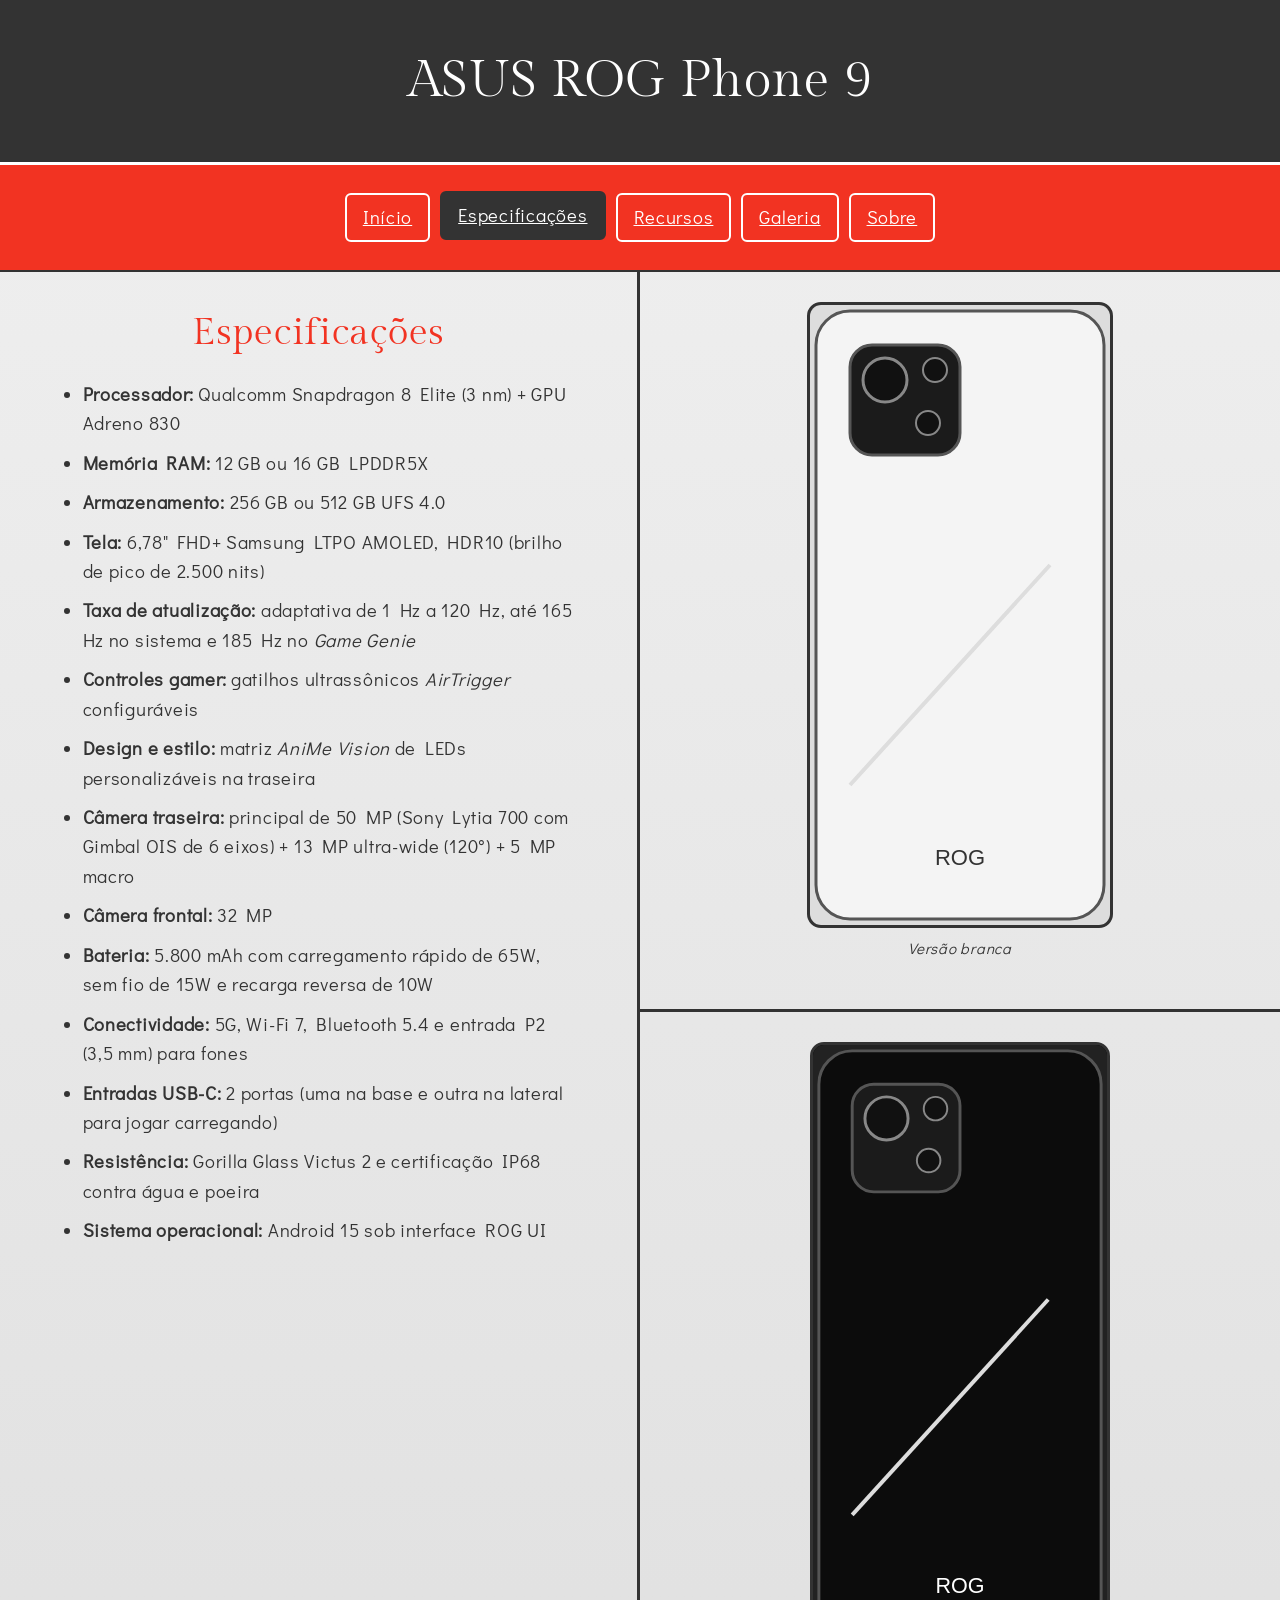
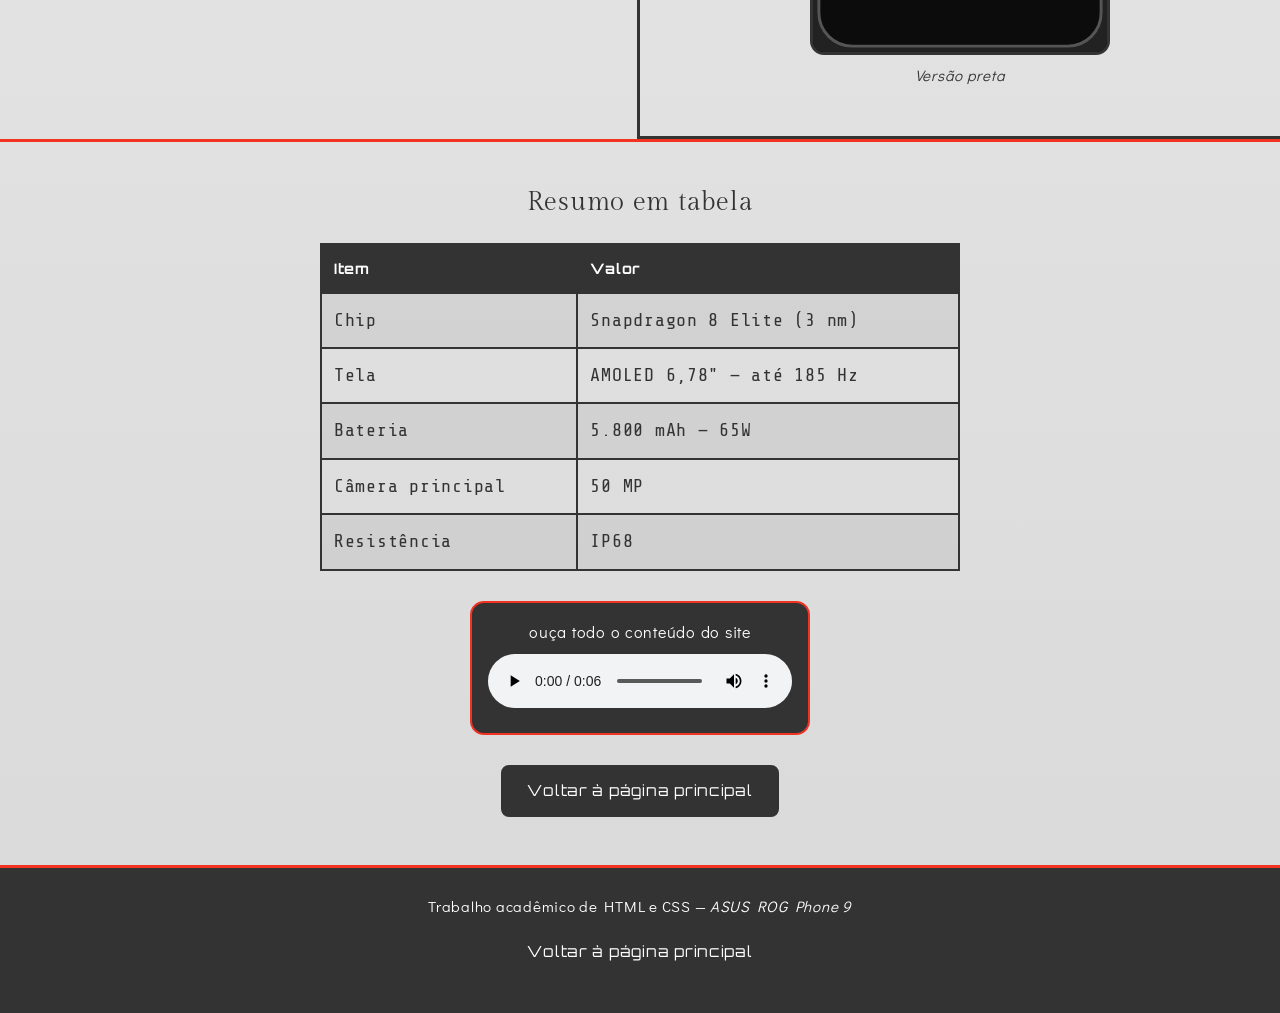
==== especificacoes.html @ 1a65eb62 "Add files via upload" ====
<!DOCTYPE html>
<html lang="pt-BR">
<head>
<meta charset="UTF-8">
<meta name="viewport" content="width=device-width, initial-scale=1">
<title>Especificações — ASUS ROG Phone 9</title>
<link rel="preconnect" href="https://fonts.googleapis.com"><link rel="preconnect" href="https://fonts.gstatic.com" crossorigin><link href="https://fonts.googleapis.com/css2?family=Didact+Gothic&family=Gilda+Display&family=Orbitron:wght@500;700&family=Playfair+Display:ital@0;1&family=Share+Tech+Mono&display=swap" rel="stylesheet">
<link rel="stylesheet" href="css/estilo.css">
<style>
/* CSS INTERNO desta página */

body{background-image:linear-gradient(180deg,#f0f0f0 0%,#d9d9d9 100%);}
.grade-specs h2{color:#f23322;}
.mono{font-family:'Share Tech Mono','Courier New',monospace;}

</style>
</head>
<body>
<header><h1>ASUS ROG Phone 9</h1></header>
<nav><a href="index.html">Início</a><a href="especificacoes.html" class="ativo">Especificações</a><a href="recursos.html">Recursos</a><a href="galeria.html">Galeria</a><a href="sobre.html">Sobre</a></nav>
<main>
<div class="grade-specs">
  <div>
    <h2>Especificações</h2>
    <ul class="lista">
      <li><strong>Processador:</strong> Qualcomm Snapdragon 8 Elite (3 nm) + GPU Adreno 830</li>
      <li><strong>Memória RAM:</strong> 12 GB ou 16 GB LPDDR5X</li>
      <li><strong>Armazenamento:</strong> 256 GB ou 512 GB UFS 4.0</li>
      <li><strong>Tela:</strong> 6,78" FHD+ Samsung LTPO AMOLED, HDR10 (brilho de pico de 2.500 nits)</li>
      <li><strong>Taxa de atualização:</strong> adaptativa de 1 Hz a 120 Hz, até 165 Hz no sistema e 185 Hz no <em>Game Genie</em></li>
      <li><strong>Controles gamer:</strong> gatilhos ultrassônicos <em>AirTrigger</em> configuráveis</li>
      <li><strong>Design e estilo:</strong> matriz <em>AniMe Vision</em> de LEDs personalizáveis na traseira</li>
      <li><strong>Câmera traseira:</strong> principal de 50 MP (Sony Lytia 700 com Gimbal OIS de 6 eixos) + 13 MP ultra-wide (120°) + 5 MP macro</li>
      <li><strong>Câmera frontal:</strong> 32 MP</li>
      <li><strong>Bateria:</strong> 5.800 mAh com carregamento rápido de 65W, sem fio de 15W e recarga reversa de 10W</li>
      <li><strong>Conectividade:</strong> 5G, Wi-Fi 7, Bluetooth 5.4 e entrada P2 (3,5 mm) para fones</li>
      <li><strong>Entradas USB-C:</strong> 2 portas (uma na base e outra na lateral para jogar carregando)</li>
      <li><strong>Resistência:</strong> Gorilla Glass Victus 2 e certificação IP68 contra água e poeira</li>
      <li><strong>Sistema operacional:</strong> Android 15 sob interface ROG UI</li>
    </ul>
  </div>
  <div>
    <img class="foto" src="imagens/branco.svg" alt="ROG Phone 9 na versão branca" style="max-width:360px;">
    <p class="legenda">Versão branca</p>
  </div>
  <div>
    <img class="foto" src="imagens/preto.svg" alt="ROG Phone 9 na versão preta" style="max-width:300px;">
    <p class="legenda">Versão preta</p>
  </div>
</div>

<section style="padding:40px 20px;border-top:3px solid #f23322;">
  <h3>Resumo em tabela</h3>
  <table class="mono">
    <tr><th>Item</th><th>Valor</th></tr>
    <tr><td>Chip</td><td>Snapdragon 8 Elite (3 nm)</td></tr>
    <tr><td>Tela</td><td>AMOLED 6,78" — até 185 Hz</td></tr>
    <tr><td>Bateria</td><td>5.800 mAh — 65W</td></tr>
    <tr><td>Câmera principal</td><td>50 MP</td></tr>
    <tr><td>Resistência</td><td>IP68</td></tr>
  </table>
  <div class="player" style="margin:30px auto 0;">
    <p>ouça todo o conteúdo do site</p>
    <audio controls src="audios/audio2.wav">Seu navegador não suporta áudio.</audio>
  </div>
  <a class="btn" href="index.html" style="margin-top:30px;">Voltar à página principal</a>
</section>
</main>
<footer>
<p style="margin:0;">Trabalho acadêmico de HTML e CSS — <em>ASUS ROG Phone 9</em></p>
<a class="btn" href="index.html">Voltar à página principal</a>
</footer>
</body>
</html>
---- css/estilo.css ----
/* ===== CSS EXTERNO — ASUS ROG Phone 9 ===== */
:root{
  --grafite:#333333;
  --vermelho:#f23322;
  --claro:#f0f0f0;
  --branco:#ffffff;
}
*{box-sizing:border-box;}
body{
  margin:0;
  font-family:'Didact Gothic',Arial,sans-serif;
  color:var(--grafite);
  background-color:var(--claro);
  text-align:center;
  line-height:1.6;
  letter-spacing:.04em;
  font-size:1.15rem;
}
h1,h2,h3{font-family:'Gilda Display',Georgia,serif;font-weight:normal;margin:0 0 16px;}
h2{font-size:2.4rem;}
h3{font-size:1.6rem;}
p{margin:0 0 18px;}

/* Cabeçalho e menu */
header{
  background-color:var(--grafite);
  color:var(--branco);
  padding:40px 20px;
  border-bottom:3px solid var(--branco);
}
header h1{font-size:3.2rem;margin:0;}
nav{
  background-color:var(--vermelho);
  padding:28px 10px;
  border-bottom:2px solid var(--grafite);
  display:flex;flex-wrap:wrap;justify-content:center;gap:10px;
}
nav a{
  color:var(--branco);
  text-decoration:underline;
  padding:8px 16px;
  border:2px solid var(--branco);
  border-radius:6px;
  transition:background-color .25s, color .25s, transform .25s;
}
nav a:hover,nav a.ativo{
  background-color:var(--grafite);
  border-color:var(--grafite);
  transform:translateY(-2px);
}

/* Botões com efeito hover */
.btn{
  display:inline-block;
  font-family:'Orbitron',Arial,sans-serif;
  font-size:.95rem;
  text-decoration:none;
  color:var(--branco);
  background-color:var(--grafite);
  border:2px solid var(--grafite);
  border-radius:8px;
  padding:12px 24px;
  margin:8px;
  cursor:pointer;
  transition:background-color .3s, color .3s, transform .3s, box-shadow .3s;
}
.btn:hover{
  background-color:var(--vermelho);
  border-color:var(--vermelho);
  transform:scale(1.07);
  box-shadow:0 6px 16px rgba(0,0,0,.35);
}
.btn-claro{background-color:transparent;color:var(--grafite);}
.btn-claro:hover{color:var(--branco);}

/* LAYOUT 1: duas colunas (flex) */
.dividido{display:flex;min-height:70vh;}
.dividido > section{
  flex:1;padding:40px 30px;
  display:flex;flex-direction:column;justify-content:center;align-items:center;
}
.dividido > section:first-child{border-right:3px solid var(--grafite);}
.divisor-vermelho > section:first-child{border-right:3px solid var(--vermelho);}

/* LAYOUT 2: lista + imagens (grid) */
.grade-specs{display:grid;grid-template-columns:1fr 1fr;}
.grade-specs > div{padding:30px;border-bottom:3px solid var(--grafite);}
.grade-specs > div:first-child{border-right:3px solid var(--grafite);grid-row:span 2;border-bottom:none;}

/* LAYOUT 3: três colunas */
.tres-colunas{display:flex;}
.tres-colunas > section{flex:1;padding:50px 24px;}
.tres-colunas > section + section{border-left:3px solid var(--vermelho);}

/* LAYOUT 4: faixas empilhadas (galeria) */
.faixa{padding:40px 20px;border-bottom:3px solid var(--vermelho);}

/* LAYOUT 5: coluna única centralizada (sobre) */
.coluna-unica{max-width:760px;margin:40px auto;padding:30px;border:3px solid var(--grafite);border-radius:12px;background-color:rgba(255,255,255,.88);}

/* Imagens, vídeos, áudio */
img{max-width:100%;height:auto;display:block;margin:0 auto;}
.foto{border:3px solid var(--grafite);border-radius:14px;background:#000;}
video{width:100%;max-width:640px;border:3px solid var(--vermelho);border-radius:10px;background:#000;}
.player{
  width:100%;max-width:340px;margin-top:40px;padding:16px;
  background-color:var(--grafite);color:var(--branco);
  border:2px solid var(--vermelho);border-radius:14px;
}
.player p{font-size:1rem;margin-bottom:10px;}
.player audio{width:100%;}

/* Listas e tabelas */
ul.lista{list-style:disc;text-align:left;max-width:520px;margin:0 auto;padding-left:24px;}
ul.lista li{margin-bottom:10px;}
ol.lista{text-align:left;max-width:560px;margin:0 auto 20px;padding-left:28px;}
table{border-collapse:collapse;margin:20px auto;width:100%;max-width:640px;}
th,td{border:2px solid var(--grafite);padding:12px;text-align:left;}
th{background-color:var(--grafite);color:var(--branco);font-family:'Orbitron',Arial,sans-serif;font-size:.9rem;}
tr:nth-child(even) td{background-color:rgba(0,0,0,.06);}

.legenda{font-size:.95rem;font-style:italic;margin-top:8px;}

footer{
  background-color:var(--grafite);color:var(--branco);
  padding:26px 20px;border-top:3px solid var(--vermelho);font-size:.95rem;
}

/* Responsivo */
@media (max-width:760px){
  .dividido,.tres-colunas{flex-direction:column;}
  .dividido > section:first-child{border-right:none;border-bottom:3px solid var(--grafite);}
  .divisor-vermelho > section:first-child{border-bottom-color:var(--vermelho);}
  .tres-colunas > section + section{border-left:none;border-top:3px solid var(--vermelho);}
  .grade-specs{grid-template-columns:1fr;}
  .grade-specs > div:first-child{border-right:none;border-bottom:3px solid var(--grafite);grid-row:auto;}
  header h1{font-size:2.2rem;}
}
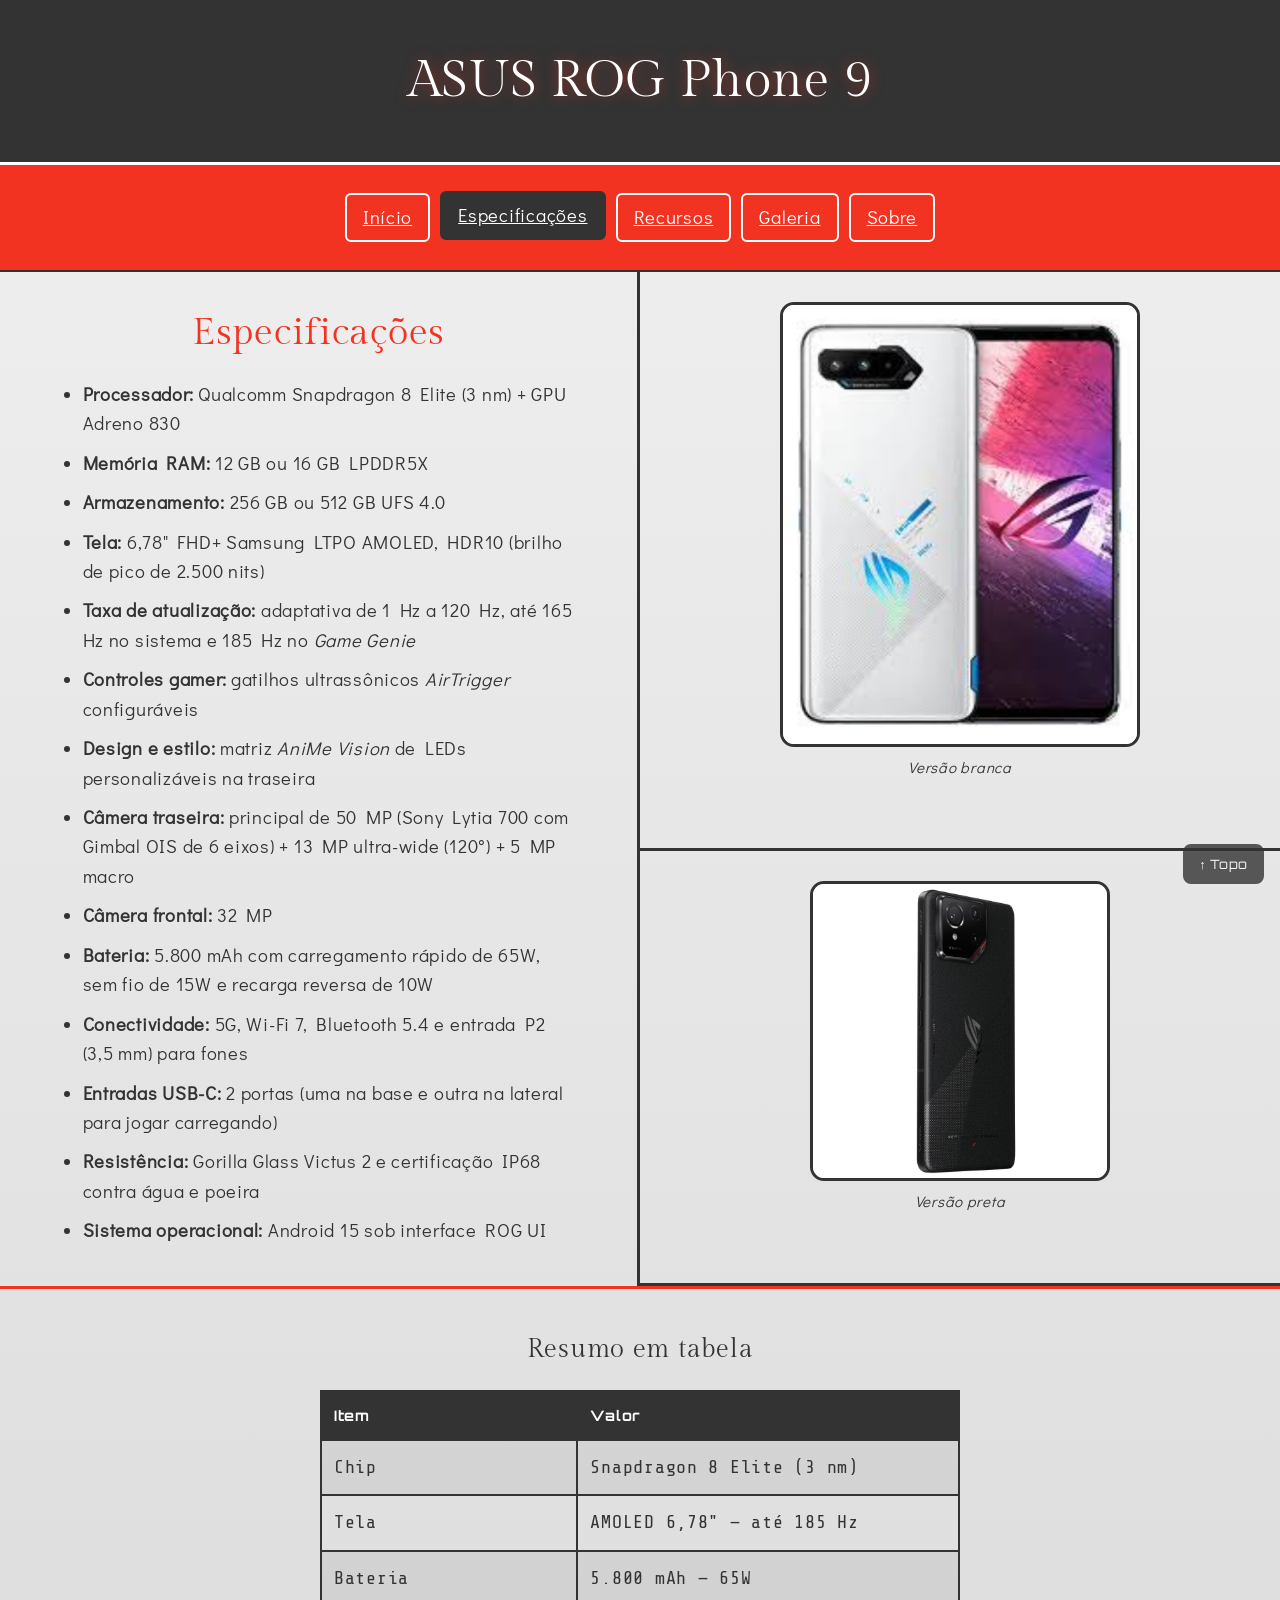
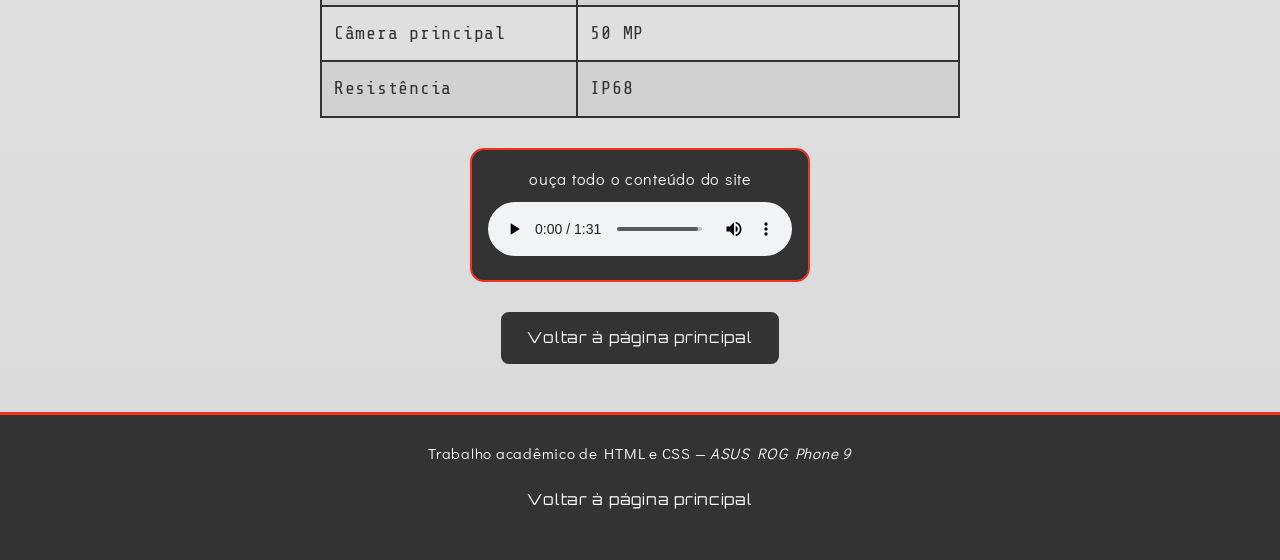
==== commit 09fdd7e1: "Add files via upload" ====
--- a/especificacoes.html
+++ b/especificacoes.html
@@ -16,8 +16,8 @@
 </style>
 </head>
 <body>
-<header><h1>ASUS ROG Phone 9</h1></header>
-<nav><a href="index.html">Início</a><a href="especificacoes.html" class="ativo">Especificações</a><a href="recursos.html">Recursos</a><a href="galeria.html">Galeria</a><a href="sobre.html">Sobre</a></nav>
+<header id="topo"><h1>ASUS ROG Phone 9</h1></header>
+<nav><a href="index.html">Início</a><a href="especificacoes.html" class="ativo">Especificações</a><a href="recursos.html">Recursos</a><div class="dropdown"><a href="galeria.html">Galeria</a><div class="dropdown-menu"><a href="galeria.html#video1">Vídeo 1</a><a href="galeria.html#video2">Vídeo 2</a><a href="galeria.html#video3">Vídeo 3</a></div></div><a href="sobre.html">Sobre</a></nav>
 <main>
 <div class="grade-specs">
   <div>
@@ -40,11 +40,11 @@
     </ul>
   </div>
   <div>
-    <img class="foto" src="imagens/branco.svg" alt="ROG Phone 9 na versão branca" style="max-width:360px;">
+    <img class="foto" src="imagens/Ausus-branca.png" alt="ROG Phone 9 na versão branca" style="max-width:360px;">
     <p class="legenda">Versão branca</p>
   </div>
   <div>
-    <img class="foto" src="imagens/preto.svg" alt="ROG Phone 9 na versão preta" style="max-width:300px;">
+    <img class="foto" src="imagens/Ausus-preta.png" alt="ROG Phone 9 na versão preta" style="max-width:300px;">
     <p class="legenda">Versão preta</p>
   </div>
 </div>
@@ -61,7 +61,10 @@
   </table>
   <div class="player" style="margin:30px auto 0;">
     <p>ouça todo o conteúdo do site</p>
-    <audio controls src="audios/audio2.wav">Seu navegador não suporta áudio.</audio>
+    <audio controls preload="metadata">
+      <source src="audios/narracao-especificacoes.mp3" type="audio/mpeg">
+      <source src="audios/narracao-especificacoes.wav" type="audio/wav">
+      Seu navegador não suporta áudio.</audio>
   </div>
   <a class="btn" href="index.html" style="margin-top:30px;">Voltar à página principal</a>
 </section>
@@ -70,5 +73,6 @@
 <p style="margin:0;">Trabalho acadêmico de HTML e CSS — <em>ASUS ROG Phone 9</em></p>
 <a class="btn" href="index.html">Voltar à página principal</a>
 </footer>
+<a id="botao-topo" class="btn" href="#topo">↑ Topo</a>
 </body>
 </html>
--- a/css/estilo.css
+++ b/css/estilo.css
@@ -136,3 +136,69 @@
   .grade-specs > div:first-child{border-right:none;border-bottom:3px solid var(--grafite);grid-row:auto;}
   header h1{font-size:2.2rem;}
 }
+
+
+/* =====================================================
+   CONTEÚDOS DE AULA ADICIONADOS (aulas 4, 5 e 6)
+   ===================================================== */
+
+/* Aula 6 — Text shadow e efeito de texto no título */
+header h1{text-shadow:0 0 14px rgba(242,51,34,.55);}
+html{scroll-behavior:smooth;}
+.texto-gradiente{
+  background-image:linear-gradient(90deg,var(--grafite),var(--vermelho));
+  -webkit-background-clip:text;background-clip:text;
+  color:transparent;-webkit-text-fill-color:transparent;
+}
+.tres-colunas h3{transition:letter-spacing .3s, text-shadow .3s;}
+.tres-colunas h3:hover{letter-spacing:.08em;text-shadow:0 0 10px rgba(242,51,34,.6);}
+
+/* Aula 3 — estados do link (:active) */
+.btn:active{transform:scale(.97);}
+nav a:active{transform:translateY(0);}
+
+/* Aula 4 e 5 — Position: relative + absolute (menu suspenso / dropdown) */
+nav{position:relative;z-index:10;}
+.dropdown{position:relative;}
+.dropdown > a{display:block;}
+.dropdown-menu{
+  display:none;
+  position:absolute;top:100%;left:50%;transform:translateX(-50%);
+  min-width:190px;z-index:50;
+  padding:10px;
+  background-color:var(--grafite);
+  border:2px solid var(--branco);border-radius:8px;
+  box-shadow:0 8px 20px rgba(0,0,0,.4);
+}
+.dropdown:hover .dropdown-menu,
+.dropdown:focus-within .dropdown-menu{display:flex;flex-direction:column;gap:8px;}
+.dropdown-menu a{display:block;}
+.dropdown-menu a:hover{background-color:var(--vermelho);border-color:var(--vermelho);}
+
+/* Aula 4 — Position: fixed (botão de voltar ao topo)
+   Aula 5 — Especificidade: o seletor de id (1,0,0) vence a classe .btn (0,1,0) */
+#botao-topo{
+  position:fixed;right:16px;bottom:16px;z-index:100;
+  margin:0;padding:8px 14px;font-size:.8rem;
+  opacity:.8;
+}
+#botao-topo:hover{opacity:1;}
+
+/* Aula 4 — Float + Overflow, Aula 3 — Width e Height, Aula 5 — Opacity */
+.destaques-rapidos{text-align:left;overflow:auto;margin:30px 0;}
+.flutuante{float:left;width:110px;margin:0 18px 8px 0;opacity:.85;transition:opacity .3s;}
+.flutuante:hover{opacity:1;}
+.caixa-rolagem{
+  width:100%;max-width:520px;height:150px;
+  margin:0 auto 24px;padding:12px;
+  overflow-y:auto;
+  border:2px solid var(--grafite);border-radius:8px;
+  background-color:rgba(255,255,255,.7);
+  box-shadow:3px 3px 8px rgba(0,0,0,.25);
+}
+.caixa-rolagem ul.lista{margin:0;}
+
+/* Aula 5 — Regra !important (celular: menu abre dentro do fluxo da página) */
+@media (max-width:760px){
+  .dropdown-menu{position:static !important;transform:none !important;margin-top:8px;}
+}
